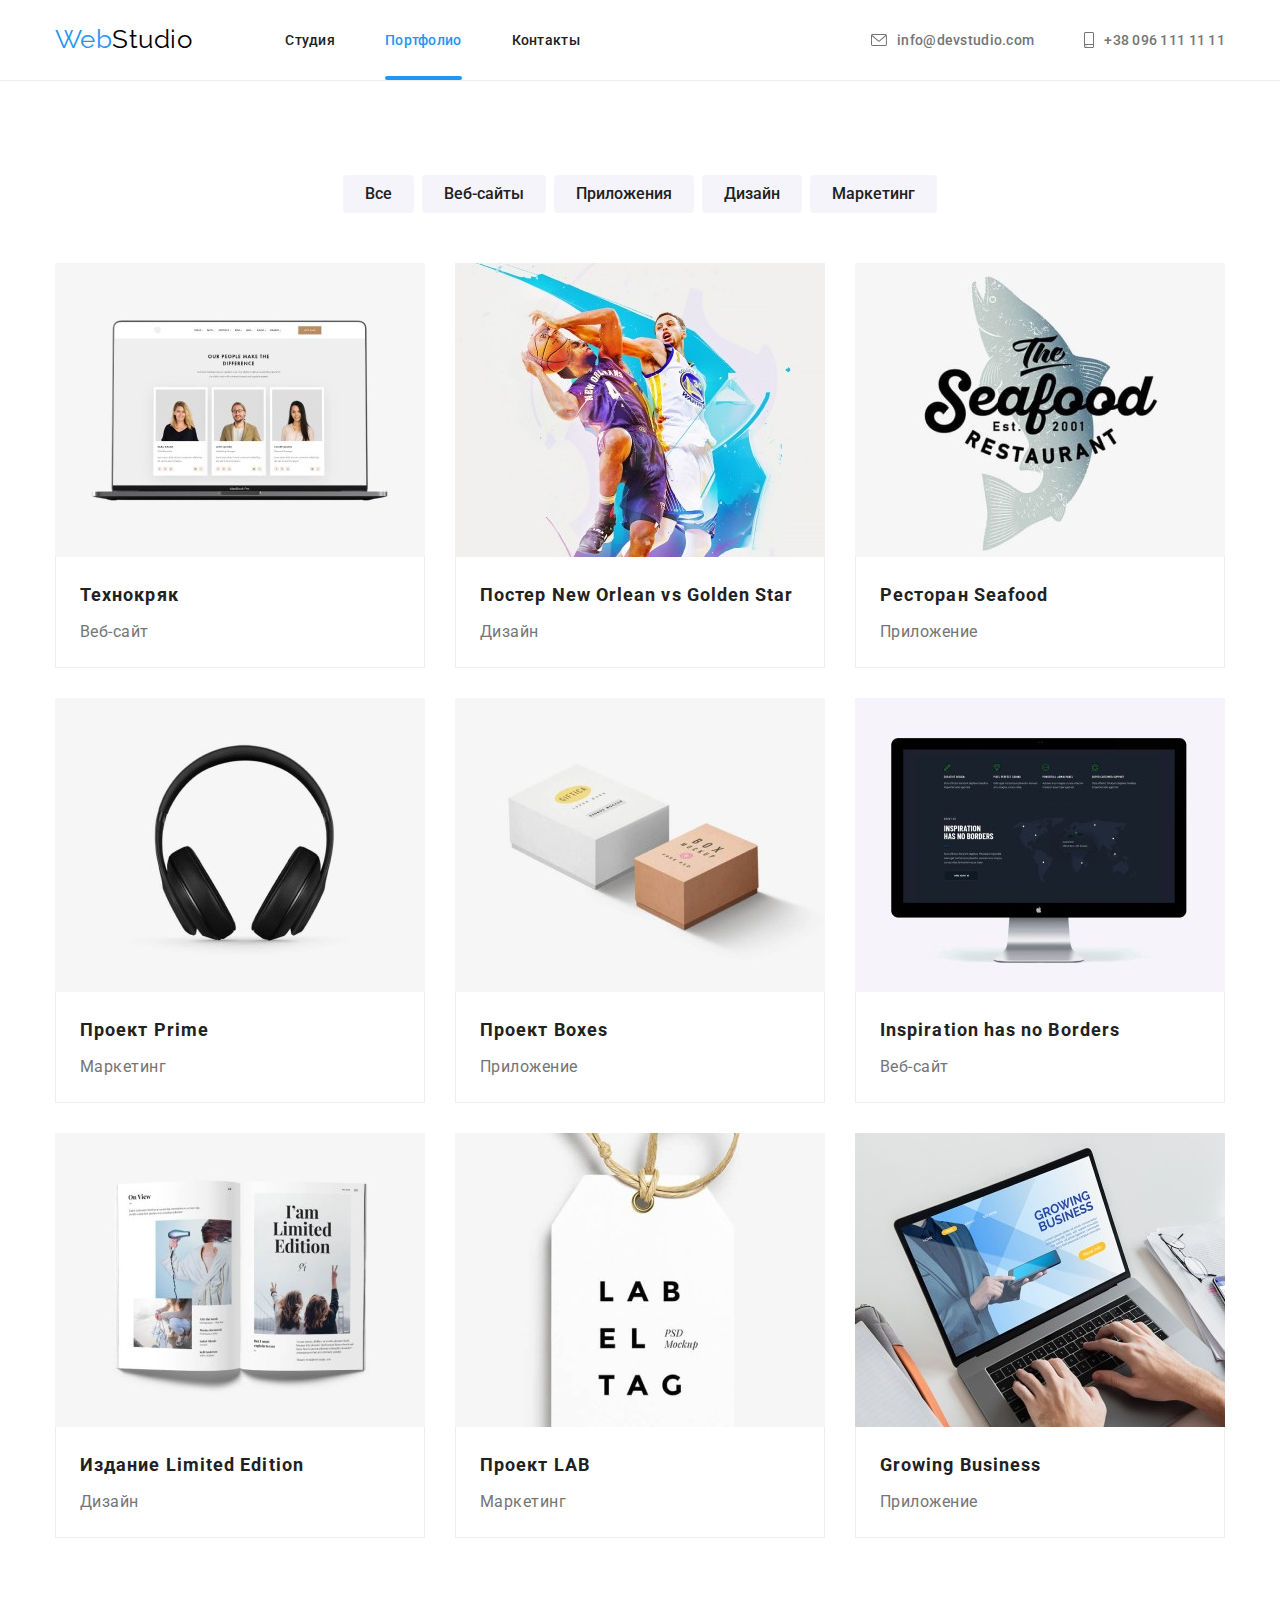
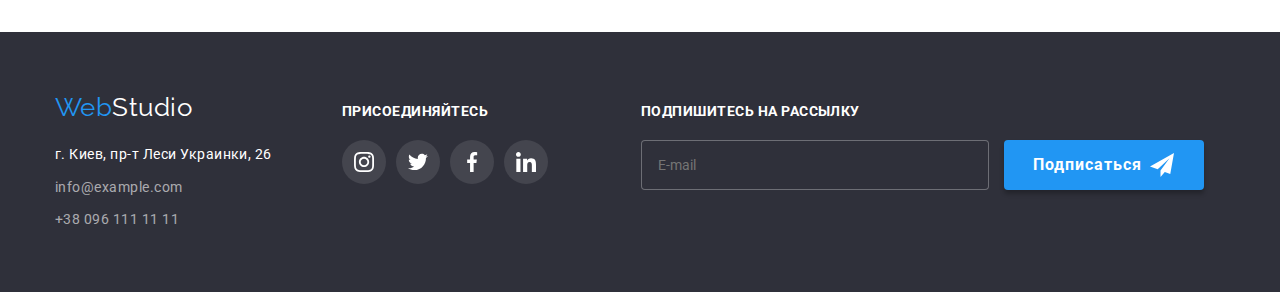
==== portfolio.html @ 56460b6d "header - adaptive" ====
<!DOCTYPE html>
<html lang="ru">
  <head>
    <meta charset="UTF-8" />
    <meta http-equiv="X-UA-Compatible" content="IE=edge" />
    <meta name="viewport" content="width=device-width, initial-scale=1.0" />
    <title>Portfolio</title>
    <link rel="preconnect" href="https://fonts.googleapis.com" />
    <link rel="preconnect" href="https://fonts.gstatic.com" crossorigin />
    <link
      href="https://fonts.googleapis.com/css2?family=Raleway:wght@700&family=Roboto:wght@400;500;700;900&display=swap"
      rel="stylesheet"
    />
    <link
      rel="stylesheet"
      href="https://cdnjs.cloudflare.com/ajax/libs/modern-normalize/1.1.0/modern-normalize.min.css"
    />
    <link rel="stylesheet" href="./css/main.min.css" />
  </head>

  <body>
    <header class="header">
      <div class="container container__header">
        <a class="logo header__logo" href="./index.html" lang="en">
          <span class="logo__text logo__text--blue">Web</span
          ><span class="logo__text logo__text--black">Studio</span>
        </a>
        <nav class="navigation">
          <ul class="site-nav">
            <li class="site-nav__item">
              <a class="site-nav__link" href="./index.html">Студия</a>
            </li>
            <li class="site-nav__item">
              <a
                class="site-nav__link site-nav__link--current"
                href="./portfolio.html"
                >Портфолио</a
              >
            </li>
            <li class="site-nav__item">
              <a
                class="site-nav__link"
                href="https://www.youtube.com/watch?v=dQw4w9WgXcQ"
                >Контакты</a
              >
            </li>
          </ul>
        </nav>
        <ul class="auth-nav">
          <li class="auth-nav__item">
            <a class="auth-nav__link" href="mailto:info@devstudio.com">
              <svg class="auth-nav__icon" width="16" height="12">
                <use href="./img/sprite.svg#icon-mail"></use>
              </svg>
              <p>info@devstudio.com</p>
            </a>
          </li>
          <li class="auth-nav__item">
            <a class="auth-nav__link" href="tel:+380961111111">
              <svg class="auth-nav__icon" width="10" height="16">
                <use href="./img/sprite.svg#icon-smartphone"></use>
              </svg>
              <p>+38 096 111 11 11</p>
            </a>
          </li>
        </ul>
      </div>
    </header>

    <main>
      <section class="section">
        <div class="container">
          <h1 class="section__title visually-hidden">Портфолио</h1>
          <ul class="filter">
            <li class="filter__item">
              <button type="button" class="filter__button">Все</button>
            </li>
            <li class="filter__item">
              <button type="button" class="filter__button">Веб-сайты</button>
            </li>
            <li class="filter__item">
              <button type="button" class="filter__button">Приложения</button>
            </li>
            <li class="filter__item">
              <button type="button" class="filter__button">Дизайн</button>
            </li>
            <li class="filter__item">
              <button type="button" class="filter__button">Маркетинг</button>
            </li>
          </ul>
          <ul class="portfolio">
            <li class="portfolio__item">
              <a href="#" class="portfolio__link">
                <div class="portfolio-card">
                  <img
                    class="portfolio-card__image"
                    src="./img/portfolio-img-1.jpg"
                    alt="Технокряк"
                    width="370"
                  />
                  <p class="portfolio-card__description">
                    Lorem ipsum dolor sit amet consectetur adipisicing elit.
                    Nihil quas atque pariatur minima sapiente cumque sequi
                  </p>
                </div>
                <div class="portfolio-card__box">
                  <h2 class="portfolio-card__title">Технокряк</h2>
                  <p class="portfolio-card__text">Веб-сайт</p>
                </div>
              </a>
            </li>
            <li class="portfolio__item">
              <a href="#" class="portfolio__link">
                <div class="portfolio-card">
                  <img
                    class="portfolio-card__image"
                    src="./img/portfolio-img-2.jpg"
                    alt="Постер New Orlean vs Golden Star"
                    width="370"
                  />
                  <p class="portfolio-card__description">
                    Lorem ipsum dolor sit amet consectetur adipisicing elit.
                    Nihil quas atque pariatur minima sapiente cumque sequi
                  </p>
                </div>
                <div class="portfolio-card__box">
                  <h2 class="portfolio-card__title">
                    Постер <span lang="en">New Orlean vs Golden Star</span>
                  </h2>
                  <p class="portfolio-card__text">Дизайн</p>
                </div>
              </a>
            </li>
            <li class="portfolio__item">
              <a href="#" class="portfolio__link">
                <div class="portfolio-card">
                  <img
                    class="portfolio-card__image"
                    src="./img/portfolio-img-3.jpg"
                    alt="Ресторан Seafood"
                    width="370"
                  />
                  <p class="portfolio-card__description">
                    Lorem ipsum dolor sit amet consectetur adipisicing elit.
                    Nihil quas atque pariatur minima sapiente cumque sequi
                  </p>
                </div>
                <div class="portfolio-card__box">
                  <h2 class="portfolio-card__title">
                    Ресторан <span lang="en">Seafood</span>
                  </h2>
                  <p class="portfolio-card__text">Приложение</p>
                </div>
              </a>
            </li>
            <li class="portfolio__item">
              <a href="#" class="portfolio__link">
                <div class="portfolio-card">
                  <img
                    class="portfolio-card__image"
                    src="./img/portfolio-img-4.jpg"
                    alt="Проект Prime"
                    width="370"
                  />
                  <p class="portfolio-card__description">
                    Lorem ipsum dolor sit amet consectetur adipisicing elit.
                    Nihil quas atque pariatur minima sapiente cumque sequi
                  </p>
                </div>
                <div class="portfolio-card__box">
                  <h2 class="portfolio-card__title">
                    Проект <span lang="en">Prime</span>
                  </h2>
                  <p class="portfolio-card__text">Маркетинг</p>
                </div>
              </a>
            </li>
            <li class="portfolio__item">
              <a href="#" class="portfolio__link">
                <div class="portfolio-card">
                  <img
                    class="portfolio-card__image"
                    src="./img/portfolio-img-5.jpg"
                    alt="Проект Boxes"
                    width="370"
                  />
                  <p class="portfolio-card__description">
                    Lorem ipsum dolor sit amet consectetur adipisicing elit.
                    Nihil quas atque pariatur minima sapiente cumque sequi
                  </p>
                </div>
                <div class="portfolio-card__box">
                  <h2 class="portfolio-card__title">
                    Проект <span lang="en">Boxes</span>
                  </h2>
                  <p class="portfolio-card__text">Приложение</p>
                </div>
              </a>
            </li>
            <li class="portfolio__item">
              <a href="#" class="portfolio__link">
                <div class="portfolio-card">
                  <img
                    class="portfolio-card__image"
                    src="./img/portfolio-img-6.jpg"
                    alt="Inspiration has no Borders"
                    width="370"
                  />
                  <p class="portfolio-card__description">
                    Lorem ipsum dolor sit amet consectetur adipisicing elit.
                    Nihil quas atque pariatur minima sapiente cumque sequi
                  </p>
                </div>
                <div class="portfolio-card__box">
                  <h2 class="portfolio-card__title" lang="en">
                    Inspiration has no Borders
                  </h2>
                  <p class="portfolio-card__text">Веб-сайт</p>
                </div>
              </a>
            </li>
            <li class="portfolio__item">
              <a href="#" class="portfolio__link">
                <div class="portfolio-card">
                  <img
                    class="portfolio-card__image"
                    src="./img/portfolio-img-7.jpg"
                    alt="Издание Limited Edition"
                    width="370"
                  />
                  <p class="portfolio-card__description">
                    Lorem ipsum dolor sit amet consectetur adipisicing elit.
                    Nihil quas atque pariatur minima sapiente cumque sequi
                  </p>
                </div>
                <div class="portfolio-card__box">
                  <h2 class="portfolio-card__title">
                    Издание <span lang="en">Limited Edition</span>
                  </h2>
                  <p class="portfolio-card__text">Дизайн</p>
                </div>
              </a>
            </li>
            <li class="portfolio__item">
              <a href="#" class="portfolio__link">
                <div class="portfolio-card">
                  <img
                    class="portfolio-card__image"
                    src="./img/portfolio-img-8.jpg"
                    alt="Проект LAB"
                    width="370"
                  />
                  <p class="portfolio-card__description">
                    Lorem ipsum dolor sit amet consectetur adipisicing elit.
                    Nihil quas atque pariatur minima sapiente cumque sequi
                  </p>
                </div>
                <div class="portfolio-card__box">
                  <h2 class="portfolio-card__title">
                    Проект <span lang="en">LAB</span>
                  </h2>
                  <p class="portfolio-card__text">Маркетинг</p>
                </div>
              </a>
            </li>
            <li class="portfolio__item">
              <a href="#" class="portfolio__link">
                <div class="portfolio-card">
                  <img
                    class="portfolio-card__image"
                    src="./img/portfolio-img-9.jpg"
                    alt="Growing Business"
                    width="370"
                  />
                  <p class="portfolio-card__description">
                    Lorem ipsum dolor sit amet consectetur adipisicing elit.
                    Nihil quas atque pariatur minima sapiente cumque sequi
                  </p>
                </div>
                <div class="portfolio-card__box">
                  <h2 class="portfolio-card__title" lang="en">
                    Growing Business
                  </h2>
                  <p class="portfolio-card__text">Приложение</p>
                </div>
              </a>
            </li>
          </ul>
        </div>
      </section>
    </main>

    <footer class="footer">
      <div class="container container__footer">
        <div class="footer-address-wrapp">
          <a href="./index.html" lang="en" class="logo footer__logo">
            <span class="logo__text logo__text--blue">Web</span
            ><span class="logo__text logo__text--white">Studio</span>
          </a>
          <address>
            <ul class="address">
              <li class="address__item">
                <a
                  href="https://goo.gl/maps/3iyzEZUhEdgraJMp6"
                  target="_blank"
                  rel="noopener noreferrer"
                  class="address__link address__link--white"
                >
                  г. Киев, пр-т Леси Украинки, 26
                </a>
              </li>
              <li class="address__item">
                <a
                  href="mailto:info@example.com"
                  class="address__link address__link--gray"
                  >info@example.com</a
                >
              </li>
              <li class="address__item">
                <a
                  href="tel:+380961111111"
                  class="address__link address__link--gray"
                  >+38 096 111 11 11</a
                >
              </li>
            </ul>
          </address>
        </div>

        <div class="footer-social-wrapp">
          <h3 class="footer__title">Присоединяйтесь</h3>
          <ul class="social">
            <li class="social__item">
              <a
                href="https://www.instagram.com/"
                class="social__link social__link--dark"
              >
                <svg class="social__icon--white" width="20" height="20">
                  <use href="./img/sprite.svg#icon-instagram"></use>
                </svg>
              </a>
            </li>
            <li class="social__item">
              <a
                href="https://twitter.com/"
                class="social__link social__link--dark"
              >
                <svg class="social__icon--white" width="20" height="20">
                  <use href="./img/sprite.svg#icon-twitter"></use>
                </svg>
              </a>
            </li>
            <li class="social__item">
              <a
                href="https://www.facebook.com/"
                class="social__link social__link--dark"
              >
                <svg class="social__icon--white" width="20" height="20">
                  <use href="./img/sprite.svg#icon-facebook"></use>
                </svg>
              </a>
            </li>
            <li class="social__item">
              <a
                href="https://www.linkedin.com/"
                class="social__link social__link--dark"
              >
                <svg class="social__icon--white" width="20" height="20">
                  <use href="./img/sprite.svg#icon-linkedin"></use>
                </svg>
              </a>
            </li>
          </ul>
        </div>

        <div class="footer-form-wrapp">
          <form class="footer-form" action="#">
            <h3 class="footer__title">Подпишитесь на рассылку</h3>
            <label class="footer-form__field">
              <input
                type="email"
                class="footer-form__input"
                name="user-email"
                placeholder="E-mail"
              />
            </label>
            <button class="button footer-form__button" type="submit">
              Подписаться<svg class="footer-form__icon" width="24" height="24">
                <use href="./img/sprite.svg#footer-form__icon"></use>
              </svg>
            </button>
          </form>
        </div>
      </div>
    </footer>
  </body>
</html>
---- css/main.min.css ----
.visually-hidden{position:absolute;width:1px;height:1px;margin:-1px;border:0;padding:0;white-space:nowrapp;clip-path:inset(100%);clip:rect(0 0 0 0);overflow:hidden}:root{--primary-text-color: #757575;--secondary-text-color: #ffffff;--third-text-color: rgba(256, 256, 256, 0.6);--title-text-color: #212121;--accent-color: #2196f3;--primary-background-color: #ffffff;--secondary-background-color: #2f303a;--third-background-color: #f5f4fa;--icon-color: #afb1b8;--backdrop-bg-color: rgba(0, 0, 0, 0.2)}html{scroll-behavior:smooth}body{background-color:var(--primary-background-color);color:var(--primary-text-color);font-family:Roboto, sans-serif;letter-spacing:0.03em}p,h1,h2,h3,h4,h5{margin:0}ul{list-style:none;margin:0;padding:0}img{display:block;max-width:100%;height:auto}button{cursor:pointer}header{border:solid #eee;border-width:0 0 1px 0}a{text-decoration:none;font-style:normal}footer{background-color:var(--secondary-background-color)}.container{padding-left:15px;padding-right:15px;margin-left:auto;margin-right:auto}@media screen and (min-width: 480px){.container{width:480px}}@media screen and (min-width: 768px){.container{width:768px}}@media screen and (min-width: 1200px){.container{width:1200px}}.section{padding-top:94px;padding-bottom:94px}.section__title{color:var(--title-text-color);font-weight:700;font-size:36px;line-height:1.15;text-align:center;margin-bottom:50px}.logo{font-family:Raleway, sans-serif;font-size:26px;line-height:1.2}.header__logo{margin-right:93px}.logo__text{color:currentColor}.footer__logo{margin-bottom:20px;display:block}.logo__text--blue{color:#2196f3}.logo__text--black{color:#000000}.logo__text--white{color:#ffffff}.button{display:inline-flex;min-width:200px;min-height:50px;border:0px;text-align:center;background-color:var(--accent-color);color:var(--secondary-text-color);font-weight:700;font-size:16px;line-height:1.87;letter-spacing:0.06em;cursor:pointer;border-radius:4px;box-shadow:0 4px 4px 0px rgba(0,0,0,0.25)}.button:active{background-color:#188ce8}.hero__button{padding:10px 32px}.footer-form__button{align-items:center;text-align:left;padding:10px 29px}.modal-form__button{align-self:center;padding:10px 55px}.social{display:flex;justify-content:center}.social__item{width:44px;height:44px;margin-right:10px}.social__item:last-child{margin-right:0}.social__icon{fill:var(--icon-color);transition:fill 250ms cubic-bezier(0.4, 0, 0.2, 1)}.social__link:hover .social__icon,.social__link:focus .social__icon{fill:#ffffff}.social__link{width:100%;height:100%;border-radius:50%;background-color:#ffffff;display:flex;align-items:center;justify-content:center;transition:background-color 250ms cubic-bezier(0.4, 0, 0.2, 1)}.social__link:hover,.social__link:focus{background-color:var(--accent-color)}.footer-social-wrapp{margin-right:93px}.social__link--dark{background-color:rgba(255,255,255,0.1);transition:background-color 250ms cubic-bezier(0.4, 0, 0.2, 1)}.social__link--dark:hover,.social__link--dark:focus{background-color:var(--accent-color)}.social__icon--white{fill:#ffffff}.backdrop{position:fixed;top:0;width:100vw;height:100vh;background-color:var(--backdrop-bg-color);transition:opacity 300ms linear, visibility 300ms linear}.is-hidden{visibility:hidden;opacity:0;pointer-events:none}.modal{position:absolute;top:50%;left:50%;transform:translate(-50%, -50%);width:528px;min-height:581px;background-color:#ffffff;border-radius:5px;padding:40px}.modal__button{border:1px solid rgba(0,0,0,0.1);background-color:#ffffff;width:30px;height:30px;border-radius:50%;position:absolute;top:8px;right:8px;display:flex;align-items:center;justify-content:center;transition:fill 250ms cubic-bezier(0.4, 0, 0.2, 1)}.modal__button:hover,.modal__button:focus{fill:var(--accent-color)}.modal-form{display:flex;flex-direction:column}.modal-form__title{font-size:20px;font-weight:700;line-height:1.17;color:var(--title-text-color);text-align:center;margin-bottom:12px}.modal-form__field{font-size:12px;line-height:1.15;font-weight:400;margin-bottom:10px}.modal-form__field:nth-child(5){margin-bottom:20px}.modal-form__wrappp{position:relative;display:block;margin-top:4px}.modal-form__input{width:100%;height:40px;border-radius:4px;border:1px solid rgba(33,33,33,0.2);padding-left:42px;transition:border-color 250ms cubic-bezier(0.4, 0, 0.2, 1)}.modal-form__input:focus{outline:none;border-color:var(--accent-color)}.modal-form__icon{position:absolute;top:50%;left:12px;transform:translateY(-50%);transition:fill 250ms cubic-bezier(0.4, 0, 0.2, 1)}.modal-form__input:focus+.modal-form__icon{fill:var(--accent-color)}.modal-form__message{display:block;width:100%;height:120px;border-radius:4px;border:1px solid rgba(33,33,33,0.2);margin-top:4px;resize:none;padding:12px 16px;transition:border-color 250ms cubic-bezier(0.4, 0, 0.2, 1)}.modal-form__message::placeholder{color:rgba(117,117,117,0.5)}.modal-form__message:focus{outline:none;border-color:var(--accent-color)}.checkbox__label{display:flex;align-items:center;justify-content:center;font-size:14px;margin-bottom:30px}.checkbox__label::before{display:block;content:'';width:16px;height:15px;border:1px solid #212121;border-radius:4px;cursor:pointer;margin-right:7px}.checkbox:checked+.checkbox__label::before{background-color:var(--accent-color);border-color:var(--accent-color);background-image:url(../img/checkbox-flag.svg);background-repeat:no-repeat;background-position:center}.checkbox:focus+.checkbox__label::before{outline:1px solid var(--accent-color)}.accept-policy{text-decoration:underline;color:var(--accent-color)}.footer-form__field{display:inline-block;margin-right:12px}.footer-form__input{width:348px;height:50px;border-radius:4px;border:1px solid rgba(255,255,255,0.3);background-color:var(--secondary-background-color);padding-left:16px;color:#ffffff;transition:border-color 250ms cubic-bezier(0.4, 0, 0.2, 1)}.footer-form__input:focus{outline:none;border-color:var(--accent-color)}.footer-form__icon{margin-left:8px;fill:#ffffff}.mobile-menu{position:fixed;z-index:100;top:0;left:0;display:flex;flex-direction:column;width:100vw;height:100vh;padding:48px 40px;font-weight:500;opacity:0;visibility:hidden;pointer-events:none;background-color:#ffffff;transition:opacity 250ms cubic-bezier(0.4, 0, 0.2, 1),visibility 250ms cubic-bezier(0.4, 0, 0.2, 1)}.mobile-menu.is-open{opacity:1;visibility:visible;pointer-events:all}.burger-button{padding:0;background-color:transparent;cursor:pointer;border:none;line-height:0;margin-left:auto}.burger-button:active{fill:var(--accent-color)}@media screen and (min-width: 768px){.burger-button{display:none}}.burger-button__icon{width:40px;height:40px}.close-button{position:absolute;top:10px;right:15px;width:40px;height:40px;padding:0;background-color:transparent;cursor:pointer;border:none;line-height:0}.close-button:active{fill:var(--accent-color)}.close-button__icon{width:40px;height:40px}.mobile-site-nav__item:not(:last-child){margin-bottom:32px}.mobile-site-nav__link{font-size:40px;line-height:1.17;color:var(--title-text-color)}.mobile-site-nav__link--current{color:var(--accent-color)}.mobile-auth-nav{margin-top:auto;margin-bottom:64px}.mobile-auth-nav__item:not(:last-child){margin-bottom:32px}.mobile-auth-nav__link{font-size:24px;line-height:1.16;color:var(--primary-text-color)}.mobile-auth-nav__link--blue{font-size:34px;color:var(--accent-color)}@media screen and (max-width: 479px){.mobile-auth-nav__text-tel{font-size:7vw}}@media screen and (max-width: 479px){.mobile-auth-nav__text-mail{font-size:5vw}}.mobile-social{display:flex;flex-wrap:wrap}.mobile-social__item{position:relative}.mobile-social__item:not(:last-child){margin-right:20px}.mobile-social__link{font-size:18px;line-height:1.2;color:var(--accent-color)}.mobile-social__link::after{content:'';position:absolute;height:22px;border:1px solid rgba(33,33,33,0.2);left:-10px;top:0;display:block}.container__header{display:flex;align-items:center;height:80px;padding-top:16px;padding-bottom:16px;background-color:#ffffff}@media screen and (min-width: 768px) and (max-width: 1200px){.container__header{padding-top:26px;padding-bottom:26px;width:100%}}@media screen and (max-width: 767px){.container__header{height:60px;width:100%}}.site-nav{display:flex}@media screen and (max-width: 767px){.site-nav{display:none}}.site-nav__item:not(:last-child){margin-right:50px}.site-nav__link{color:var(--title-text-color);font-weight:500;font-size:14px;line-height:1.15;letter-spacing:0.02em;position:relative;transition:color 250ms cubic-bezier(0.4, 0, 0.2, 1)}.site-nav__link:hover,.site-nav__link:focus{color:var(--accent-color)}.auth-nav{display:flex;margin-left:auto}@media screen and (max-width: 767px){.auth-nav{display:none}}@media screen and (max-width: 1200px){.auth-nav{flex-direction:column}}@media screen and (max-width: 1199px){.auth-nav__item:not(:last-child){margin-bottom:10px}}@media screen and (min-width: 1200px){.auth-nav__item:not(:last-child){margin-right:50px}}.auth-nav__link{display:flex;align-items:center;color:var(--primary-text-color);font-weight:500;font-size:14px;line-height:1.15;letter-spacing:0.02em;transition:color 250ms cubic-bezier(0.4, 0, 0.2, 1)}.auth-nav__link:hover,.auth-nav__link:focus{color:var(--accent-color);fill:var(--accent-color)}.auth-nav__icon{fill:currentColor;margin-right:10px}.site-nav__link--current{color:var(--accent-color)}.site-nav__link--current::after{content:'';width:100%;position:absolute;height:4px;border-radius:2px;background-color:var(--accent-color);bottom:-32px;display:block}.hero{background-color:var(--secondary-background-color);text-align:center;padding-top:200px;padding-bottom:200px;background-image:linear-gradient(rgba(47,48,58,0.4), rgba(47,48,58,0.4)),url(../img/hero-bg.jpg);background-repeat:no-repeat;background-size:cover;background-position:center;max-width:1600px}.hero__title{color:var(--secondary-text-color);font-weight:900;font-size:44px;line-height:1.36;letter-spacing:0.06em;text-transform:uppercase;width:695px;text-align:center;margin-left:auto;margin-right:auto;margin-bottom:30px}.features{display:flex}.features__item:not(:last-child){margin-right:30px}.features-card{display:flex;justify-content:center;align-items:center;background-color:var(--third-background-color);height:120px;width:270px;margin-bottom:30px}.features-card__icon{height:70px;width:70px}.features-card__title{color:var(--title-text-color);font-weight:700;font-size:14px;line-height:1.15;text-transform:uppercase;margin-bottom:10px}.features-card__text{font-size:14px;line-height:1.7;font-weight:400}.about{display:flex;flex-wrap:wrap;margin-left:-30px}.about__item{flex-basis:calc((100% - 3 * 30px) / 3);margin-left:30px;position:relative}.about-card__box{display:flex;align-items:center;justify-content:center;background-color:rgba(47,48,58,0.8);height:70px;width:100%;position:absolute;bottom:0;left:0}.about-card__text{color:var(--secondary-text-color);font-weight:700;font-size:14px;line-height:1.14;text-transform:uppercase;letter-spacing:0.03em}.container__footer{display:flex;align-items:baseline;font-size:14px;line-height:1.7;padding-top:60px;padding-bottom:60px}.footer-address-wrapp{margin-right:70px}.address__item:not(:last-child){margin-bottom:9px}.address__link{color:currentColor;transition:color 250ms cubic-bezier(0.4, 0, 0.2, 1)}.address__link:hover,.address__link:focus{color:var(--accent-color)}.address__link--white{color:var(--secondary-text-color)}.address__link--gray{color:var(--third-text-color)}.footer__title{margin-bottom:20px;font-size:14px;line-height:1.14;text-transform:uppercase;color:var(--secondary-text-color)}.section--gray{background-color:var(--third-background-color)}.team{display:flex;flex-wrap:wrap;margin-left:-30px}.team__item{flex-basis:calc((100% - 4 * 30px) / 4);margin-left:30px;border-radius:0px 0px 4px 4px;background-color:#fff;text-align:center;box-shadow:0 4px 4px 0px rgba(0,0,0,0.25)}.team-card__box{padding-top:30px;padding-bottom:30px}.team-card__title{color:var(--title-text-color);font-weight:500;font-size:16px;line-height:1.18;margin-bottom:10px}.team-card__text{font-size:16px;line-height:1.18;margin-bottom:16px}.customers{display:flex;margin-left:-30px;justify-content:center}.customers__item{flex-basis:calc((100% - 6 * 30px) / 6);margin-left:30px}.customers-card{height:92px;width:170px;text-align:center;background-color:#fff}.customers-card__link{width:100%;height:100%;border:solid 1px;border-color:var(--icon-color);border-radius:4px 4px 4px 4px;background-color:#ffffff;display:flex;align-items:center;justify-content:center;transition:border-color 250ms cubic-bezier(0.4, 0, 0.2, 1)}.customers-card__link:hover,.customers-card__link:focus{border-color:var(--accent-color)}.customers-card__icon{fill:var(--icon-color);width:106px;height:60px;transition:fill 250ms cubic-bezier(0.4, 0, 0.2, 1)}.customers-card__link:hover .customers-card__icon,.customers-card__link:focus .customers-card__icon{fill:var(--accent-color)}.filter{display:flex;justify-content:center;margin-bottom:50px}.filter__item:not(:last-child){margin-right:8px}.filter__button{display:inline-block;background-color:var(--third-background-color);color:var(--title-text-color);cursor:pointer;padding:6px 22px;border-radius:4px;border:0 transparent;line-height:1.62;font-weight:500;transition:color 250ms cubic-bezier(0.4, 0, 0.2, 1),background-color 250ms cubic-bezier(0.4, 0, 0.2, 1),box-shadow 250ms cubic-bezier(0.4, 0, 0.2, 1)}.filter__button:hover,.filter__button:focus{color:var(--secondary-text-color);background-color:var(--accent-color);box-shadow:0 4px 4px 0px rgba(0,0,0,0.25)}.filter__button:active{background-color:#188ce8}.portfolio{display:flex;flex-wrap:wrap;margin-right:-30px;margin-bottom:-30px}.portfolio__item{flex-basis:calc((100% - 3 * 30px) / 3);margin-right:30px;margin-bottom:30px}.portfolio__link{display:block;transition:box-shadow 250ms cubic-bezier(0.4, 0, 0.2, 1)}.portfolio__link:hover,.portfolio__link:focus{box-shadow:0 4px 4px 0px rgba(0,0,0,0.25)}.portfolio-card{position:relative;overflow:hidden}.portfolio-card__description{position:absolute;top:0;left:0;color:#ffffff;background-color:rgba(33,150,243,0.9);font-size:18px;line-height:1.55;letter-spacing:0.03em;padding:63px 24px;height:100%;transform:translateY(101%);transition:transform 250ms cubic-bezier(0.4, 0, 0.2, 1)}.portfolio__link:hover .portfolio-card__description,.portfolio__link:focus .portfolio-card__description{transform:translateY(0)}.portfolio-card__box{padding:20px 24px;border:solid #eee;border-width:0 1px 1px 1px}.portfolio-card__title{color:var(--title-text-color);font-weight:700;font-size:18px;line-height:2;letter-spacing:0.06em;margin-bottom:4px}.portfolio-card__text{color:var(--primary-text-color);font-size:16px;line-height:1.87}
/*# sourceMappingURL=main.min.css.map */
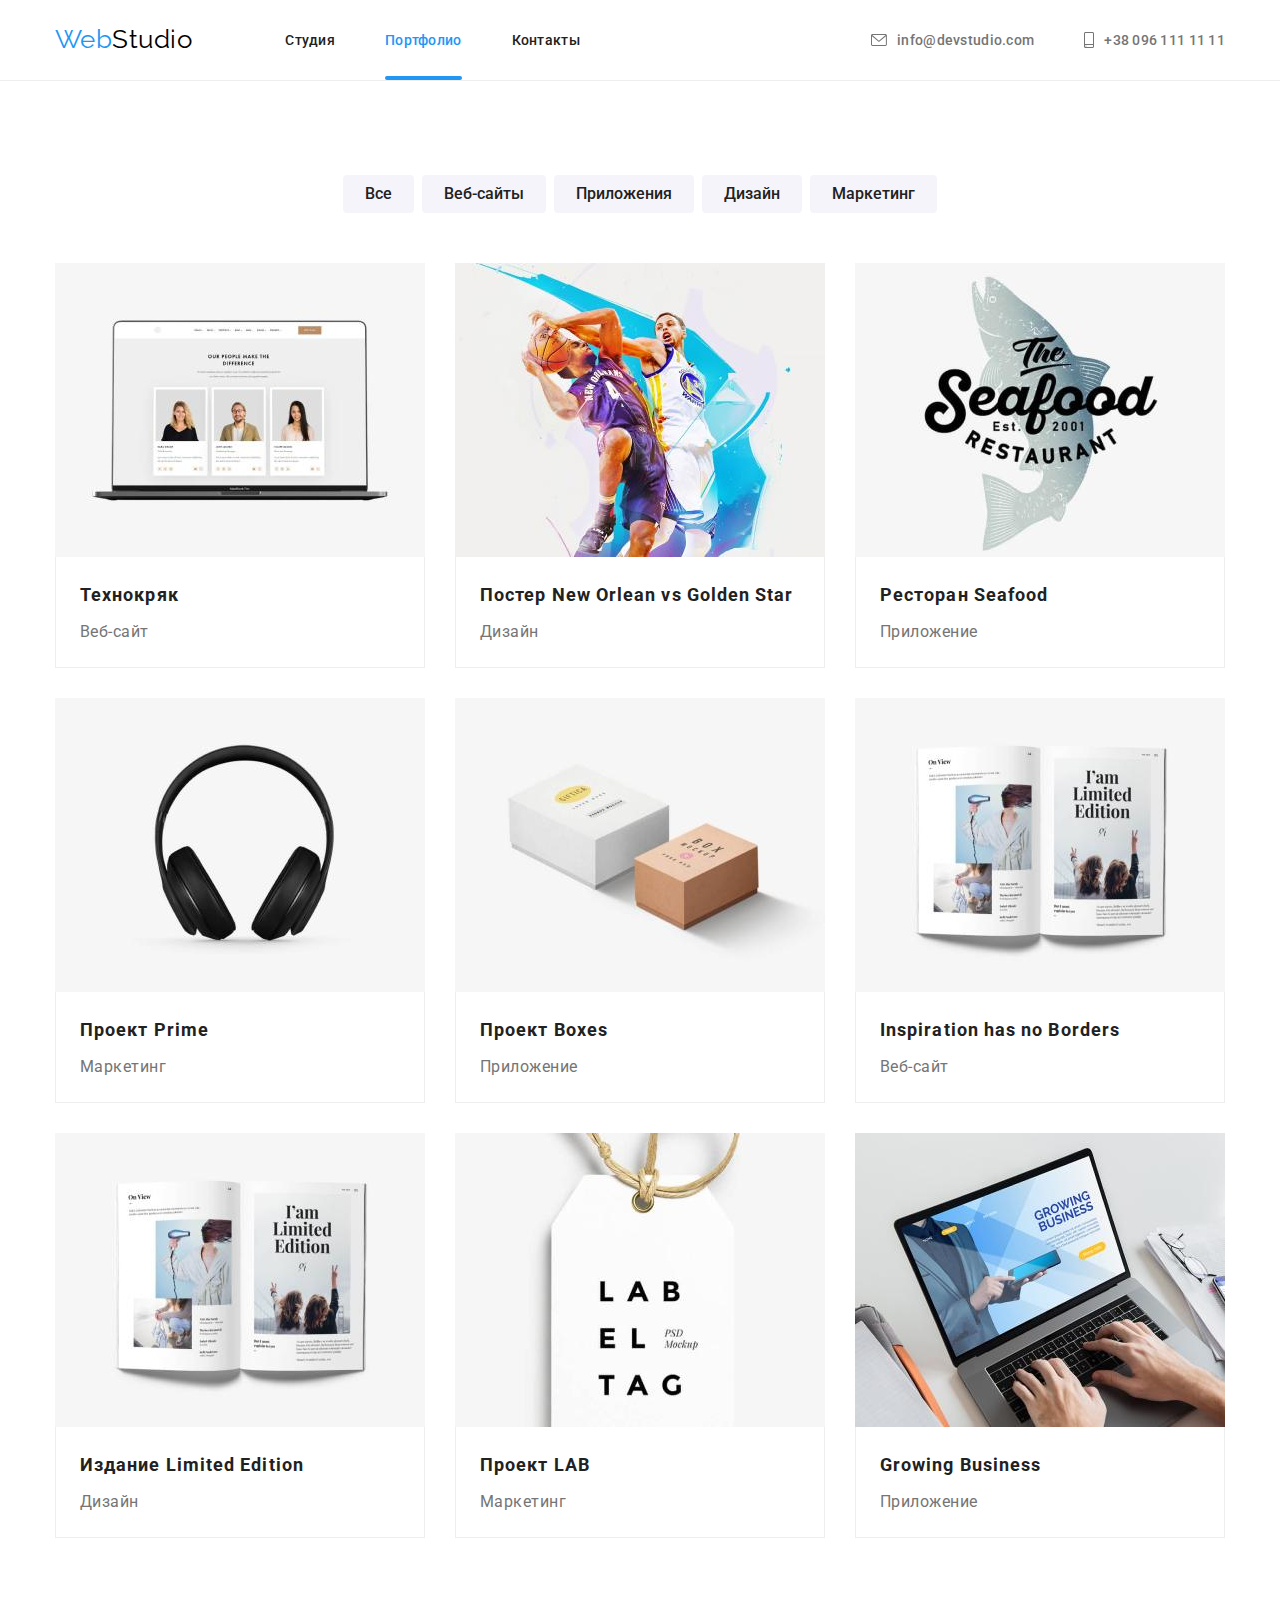
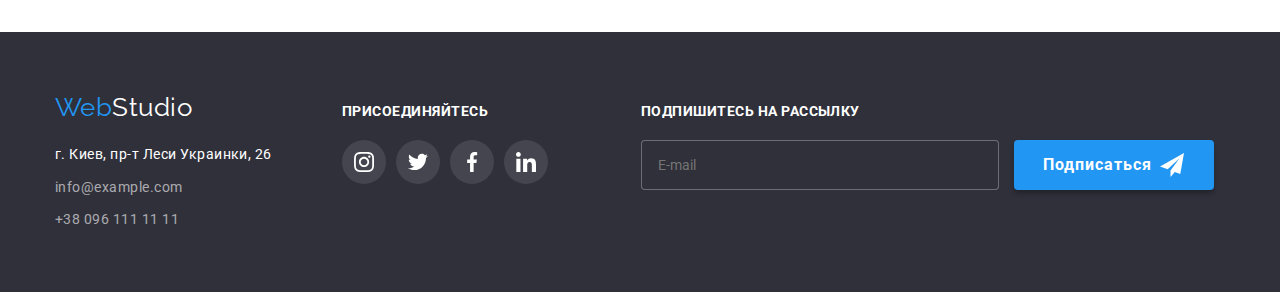
==== commit 53f5d311: "edits" ====
--- a/portfolio.html
+++ b/portfolio.html
@@ -25,6 +25,7 @@
           <span class="logo__text logo__text--blue">Web</span
           ><span class="logo__text logo__text--black">Studio</span>
         </a>
+
         <nav class="navigation">
           <ul class="site-nav">
             <li class="site-nav__item">
@@ -41,11 +42,13 @@
               <a
                 class="site-nav__link"
                 href="https://www.youtube.com/watch?v=dQw4w9WgXcQ"
-                >Контакты</a
-              >
+              >
+                Контакты
+              </a>
             </li>
           </ul>
         </nav>
+
         <ul class="auth-nav">
           <li class="auth-nav__item">
             <a class="auth-nav__link" href="mailto:info@devstudio.com">
@@ -64,6 +67,80 @@
             </a>
           </li>
         </ul>
+
+        <button class="burger-button" data-menu-open>
+          <svg class="burger-button__icon">
+            <use href="./img/sprite.svg#icon-burger"></use>
+          </svg>
+        </button>
+
+        <div class="mobile-menu" data-menu>
+          <button class="close-button" data-menu-close>
+            <svg class="close-button__icon">
+              <use href="./img/sprite.svg#icon-close"></use>
+            </svg>
+          </button>
+
+          <ul class="mobile-site-nav">
+            <li class="mobile-site-nav__item">
+              <a class="mobile-site-nav__link" href="./index.html">Студия</a>
+            </li>
+            <li class="mobile-site-nav__item">
+              <a
+                class="mobile-site-nav__link mobile-site-nav__link--current"
+                href="./portfolio.html"
+                >Портфолио</a
+              >
+            </li>
+            <li class="mobile-site-nav__item">
+              <a
+                class="mobile-site-nav__link"
+                href="https://www.youtube.com/watch?v=dQw4w9WgXcQ"
+              >
+                Контакты
+              </a>
+            </li>
+          </ul>
+
+          <ul class="mobile-auth-nav">
+            <li class="mobile-auth-nav__item">
+              <a
+                class="mobile-auth-nav__link mobile-auth-nav__link--blue"
+                href="tel:+380961111111"
+              >
+                <p class="mobile-auth-nav__text-tel">+38 096 111 11 11</p>
+              </a>
+            </li>
+            <li class="mobile-auth-nav__item">
+              <a class="mobile-auth-nav__link" href="mailto:info@devstudio.com">
+                <p class="mobile-auth-nav__text-mail">info@devstudio.com</p>
+              </a>
+            </li>
+          </ul>
+
+          <ul class="mobile-social">
+            <li class="mobile-social__item">
+              <a href="https://www.instagram.com/" class="mobile-social__link">
+                <p>Instagram</p>
+              </a>
+            </li>
+            <li class="mobile-social__item">
+              <a href="https://twitter.com/" class="mobile-social__link">
+                <p>Twitter</p>
+              </a>
+            </li>
+            <li class="mobile-social__item">
+              <a href="https://www.facebook.com/" class="mobile-social__link">
+                <p>Facebook</p>
+              </a>
+            </li>
+            <li class="mobile-social__item">
+              <a href="https://www.linkedin.com/" class="mobile-social__link">
+                <p>Linkedin</p>
+              </a>
+            </li>
+          </ul>
+        </div>
       </div>
     </header>
 
@@ -92,12 +169,34 @@
             <li class="portfolio__item">
               <a href="#" class="portfolio__link">
                 <div class="portfolio-card">
-                  <img
-                    class="portfolio-card__image"
-                    src="./img/portfolio-img-1.jpg"
-                    alt="Технокряк"
-                    width="370"
-                  />
+                  <picture>
+                    <source
+                      media="(min-width: 1200px)"
+                      srcset="
+                        ./img/portfolio/d-portfolio-1.jpeg    1x,
+                        ./img/portfolio/d-portfolio-1@2x.jpeg 2x
+                      "
+                    />
+                    <source
+                      media="(min-width: 768px)"
+                      srcset="
+                        ./img/portfolio/t-portfolio-1.jpeg    1x,
+                        ./img/portfolio/t-portfolio-1@2x.jpeg 2x
+                      "
+                    />
+                    <source
+                      media="(max-width: 767px)"
+                      srcset="
+                        ./img/portfolio/m-portfolio-1.jpeg    1x,
+                        ./img/portfolio/m-portfolio-1@2x.jpeg 2x
+                      "
+                    />
+                    <img
+                      class="portfolio-card__image"
+                      src="#"
+                      alt="Технокряк"
+                    />
+                  </picture>
                   <p class="portfolio-card__description">
                     Lorem ipsum dolor sit amet consectetur adipisicing elit.
                     Nihil quas atque pariatur minima sapiente cumque sequi
@@ -112,12 +211,34 @@
             <li class="portfolio__item">
               <a href="#" class="portfolio__link">
                 <div class="portfolio-card">
-                  <img
-                    class="portfolio-card__image"
-                    src="./img/portfolio-img-2.jpg"
-                    alt="Постер New Orlean vs Golden Star"
-                    width="370"
-                  />
+                  <picture>
+                    <source
+                      media="(min-width: 1200px)"
+                      srcset="
+                        ./img/portfolio/d-portfolio-2.jpeg    1x,
+                        ./img/portfolio/d-portfolio-2@2x.jpeg 2x
+                      "
+                    />
+                    <source
+                      media="(min-width: 768px)"
+                      srcset="
+                        ./img/portfolio/t-portfolio-2.jpeg    1x,
+                        ./img/portfolio/t-portfolio-2@2x.jpeg 2x
+                      "
+                    />
+                    <source
+                      media="(max-width: 767px)"
+                      srcset="
+                        ./img/portfolio/m-portfolio-2.jpeg    1x,
+                        ./img/portfolio/m-portfolio-2@2x.jpeg 2x
+                      "
+                    />
+                    <img
+                      class="portfolio-card__image"
+                      src="#"
+                      alt="New Orlean vs Golden Star"
+                    />
+                  </picture>
                   <p class="portfolio-card__description">
                     Lorem ipsum dolor sit amet consectetur adipisicing elit.
                     Nihil quas atque pariatur minima sapiente cumque sequi
@@ -134,12 +255,30 @@
             <li class="portfolio__item">
               <a href="#" class="portfolio__link">
                 <div class="portfolio-card">
-                  <img
-                    class="portfolio-card__image"
-                    src="./img/portfolio-img-3.jpg"
-                    alt="Ресторан Seafood"
-                    width="370"
-                  />
+                  <picture>
+                    <source
+                      media="(min-width: 1200px)"
+                      srcset="
+                        ./img/portfolio/d-portfolio-3.jpeg    1x,
+                        ./img/portfolio/d-portfolio-3@2x.jpeg 2x
+                      "
+                    />
+                    <source
+                      media="(min-width: 768px)"
+                      srcset="
+                        ./img/portfolio/t-portfolio-3.jpeg    1x,
+                        ./img/portfolio/t-portfolio-3@2x.jpeg 2x
+                      "
+                    />
+                    <source
+                      media="(max-width: 767px)"
+                      srcset="
+                        ./img/portfolio/m-portfolio-3.jpeg    1x,
+                        ./img/portfolio/m-portfolio-3@2x.jpeg 2x
+                      "
+                    />
+                    <img class="portfolio-card__image" src="#" alt="Seafood" />
+                  </picture>
                   <p class="portfolio-card__description">
                     Lorem ipsum dolor sit amet consectetur adipisicing elit.
                     Nihil quas atque pariatur minima sapiente cumque sequi
@@ -156,12 +295,30 @@
             <li class="portfolio__item">
               <a href="#" class="portfolio__link">
                 <div class="portfolio-card">
-                  <img
-                    class="portfolio-card__image"
-                    src="./img/portfolio-img-4.jpg"
-                    alt="Проект Prime"
-                    width="370"
-                  />
+                  <picture>
+                    <source
+                      media="(min-width: 1200px)"
+                      srcset="
+                        ./img/portfolio/d-portfolio-4.jpeg    1x,
+                        ./img/portfolio/d-portfolio-4@2x.jpeg 2x
+                      "
+                    />
+                    <source
+                      media="(min-width: 768px)"
+                      srcset="
+                        ./img/portfolio/t-portfolio-4.jpeg    1x,
+                        ./img/portfolio/t-portfolio-4@2x.jpeg 2x
+                      "
+                    />
+                    <source
+                      media="(max-width: 767px)"
+                      srcset="
+                        ./img/portfolio/m-portfolio-4.jpeg    1x,
+                        ./img/portfolio/m-portfolio-4@2x.jpeg 2x
+                      "
+                    />
+                    <img class="portfolio-card__image" src="#" alt="Prime" />
+                  </picture>
                   <p class="portfolio-card__description">
                     Lorem ipsum dolor sit amet consectetur adipisicing elit.
                     Nihil quas atque pariatur minima sapiente cumque sequi
@@ -178,12 +335,34 @@
             <li class="portfolio__item">
               <a href="#" class="portfolio__link">
                 <div class="portfolio-card">
-                  <img
-                    class="portfolio-card__image"
-                    src="./img/portfolio-img-5.jpg"
-                    alt="Проект Boxes"
-                    width="370"
-                  />
+                  <picture>
+                    <source
+                      media="(min-width: 1200px)"
+                      srcset="
+                        ./img/portfolio/d-portfolio-5.jpeg    1x,
+                        ./img/portfolio/d-portfolio-5@2x.jpeg 2x
+                      "
+                    />
+                    <source
+                      media="(min-width: 768px)"
+                      srcset="
+                        ./img/portfolio/t-portfolio-5.jpeg    1x,
+                        ./img/portfolio/t-portfolio-5@2x.jpeg 2x
+                      "
+                    />
+                    <source
+                      media="(max-width: 767px)"
+                      srcset="
+                        ./img/portfolio/m-portfolio-5.jpeg    1x,
+                        ./img/portfolio/m-portfolio-5@2x.jpeg 2x
+                      "
+                    />
+                    <img
+                      class="portfolio-card__image"
+                      src="#"
+                      alt="Проект Boxes"
+                    />
+                  </picture>
                   <p class="portfolio-card__description">
                     Lorem ipsum dolor sit amet consectetur adipisicing elit.
                     Nihil quas atque pariatur minima sapiente cumque sequi
@@ -200,12 +379,34 @@
             <li class="portfolio__item">
               <a href="#" class="portfolio__link">
                 <div class="portfolio-card">
-                  <img
-                    class="portfolio-card__image"
-                    src="./img/portfolio-img-6.jpg"
-                    alt="Inspiration has no Borders"
-                    width="370"
-                  />
+                  <picture>
+                    <source
+                      media="(min-width: 1200px)"
+                      srcset="
+                        ./img/portfolio/d-portfolio-7.jpeg    1x,
+                        ./img/portfolio/d-portfolio-7@2x.jpeg 2x
+                      "
+                    />
+                    <source
+                      media="(min-width: 768px)"
+                      srcset="
+                        ./img/portfolio/t-portfolio-7.jpeg    1x,
+                        ./img/portfolio/t-portfolio-7@2x.jpeg 2x
+                      "
+                    />
+                    <source
+                      media="(max-width: 767px)"
+                      srcset="
+                        ./img/portfolio/m-portfolio-7.jpeg    1x,
+                        ./img/portfolio/m-portfolio-7@2x.jpeg 2x
+                      "
+                    />
+                    <img
+                      class="portfolio-card__image"
+                      src="#"
+                      alt="Inspiration has no Borders"
+                    />
+                  </picture>
                   <p class="portfolio-card__description">
                     Lorem ipsum dolor sit amet consectetur adipisicing elit.
                     Nihil quas atque pariatur minima sapiente cumque sequi
@@ -222,12 +423,34 @@
             <li class="portfolio__item">
               <a href="#" class="portfolio__link">
                 <div class="portfolio-card">
-                  <img
-                    class="portfolio-card__image"
-                    src="./img/portfolio-img-7.jpg"
-                    alt="Издание Limited Edition"
-                    width="370"
-                  />
+                  <picture>
+                    <source
+                      media="(min-width: 1200px)"
+                      srcset="
+                        ./img/portfolio/d-portfolio-7.jpeg    1x,
+                        ./img/portfolio/d-portfolio-7@2x.jpeg 2x
+                      "
+                    />
+                    <source
+                      media="(min-width: 768px)"
+                      srcset="
+                        ./img/portfolio/t-portfolio-7.jpeg    1x,
+                        ./img/portfolio/t-portfolio-7@2x.jpeg 2x
+                      "
+                    />
+                    <source
+                      media="(max-width: 767px)"
+                      srcset="
+                        ./img/portfolio/m-portfolio-7.jpeg    1x,
+                        ./img/portfolio/m-portfolio-7@2x.jpeg 2x
+                      "
+                    />
+                    <img
+                      class="portfolio-card__image"
+                      src="#"
+                      alt="Издание Limited Edition"
+                    />
+                  </picture>
                   <p class="portfolio-card__description">
                     Lorem ipsum dolor sit amet consectetur adipisicing elit.
                     Nihil quas atque pariatur minima sapiente cumque sequi
@@ -244,12 +467,34 @@
             <li class="portfolio__item">
               <a href="#" class="portfolio__link">
                 <div class="portfolio-card">
-                  <img
-                    class="portfolio-card__image"
-                    src="./img/portfolio-img-8.jpg"
-                    alt="Проект LAB"
-                    width="370"
-                  />
+                  <picture>
+                    <source
+                      media="(min-width: 1200px)"
+                      srcset="
+                        ./img/portfolio/d-portfolio-8.jpeg    1x,
+                        ./img/portfolio/d-portfolio-8@2x.jpeg 2x
+                      "
+                    />
+                    <source
+                      media="(min-width: 768px)"
+                      srcset="
+                        ./img/portfolio/t-portfolio-8.jpeg    1x,
+                        ./img/portfolio/t-portfolio-8@2x.jpeg 2x
+                      "
+                    />
+                    <source
+                      media="(max-width: 767px)"
+                      srcset="
+                        ./img/portfolio/m-portfolio-8.jpeg    1x,
+                        ./img/portfolio/m-portfolio-8@2x.jpeg 2x
+                      "
+                    />
+                    <img
+                      class="portfolio-card__image"
+                      src="#"
+                      alt="Проект LAB"
+                    />
+                  </picture>
                   <p class="portfolio-card__description">
                     Lorem ipsum dolor sit amet consectetur adipisicing elit.
                     Nihil quas atque pariatur minima sapiente cumque sequi
@@ -266,12 +511,34 @@
             <li class="portfolio__item">
               <a href="#" class="portfolio__link">
                 <div class="portfolio-card">
-                  <img
-                    class="portfolio-card__image"
-                    src="./img/portfolio-img-9.jpg"
-                    alt="Growing Business"
-                    width="370"
-                  />
+                  <picture>
+                    <source
+                      media="(min-width: 1200px)"
+                      srcset="
+                        ./img/portfolio/d-portfolio-9.jpeg    1x,
+                        ./img/portfolio/d-portfolio-9@2x.jpeg 2x
+                      "
+                    />
+                    <source
+                      media="(min-width: 768px)"
+                      srcset="
+                        ./img/portfolio/t-portfolio-9.jpeg    1x,
+                        ./img/portfolio/t-portfolio-9@2x.jpeg 2x
+                      "
+                    />
+                    <source
+                      media="(max-width: 767px)"
+                      srcset="
+                        ./img/portfolio/m-portfolio-9.jpeg    1x,
+                        ./img/portfolio/m-portfolio-9@2x.jpeg 2x
+                      "
+                    />
+                    <img
+                      class="portfolio-card__image"
+                      src="#"
+                      alt="Growing Business"
+                    />
+                  </picture>
                   <p class="portfolio-card__description">
                     Lorem ipsum dolor sit amet consectetur adipisicing elit.
                     Nihil quas atque pariatur minima sapiente cumque sequi
@@ -393,5 +660,6 @@
         </div>
       </div>
     </footer>
+    <script src="./js/mobile-menu.js"></script>
   </body>
 </html>
--- a/css/main.min.css
+++ b/css/main.min.css
@@ -1,2 +1,2 @@
-.visually-hidden{position:absolute;width:1px;height:1px;margin:-1px;border:0;padding:0;white-space:nowrapp;clip-path:inset(100%);clip:rect(0 0 0 0);overflow:hidden}:root{--primary-text-color: #757575;--secondary-text-color: #ffffff;--third-text-color: rgba(256, 256, 256, 0.6);--title-text-color: #212121;--accent-color: #2196f3;--primary-background-color: #ffffff;--secondary-background-color: #2f303a;--third-background-color: #f5f4fa;--icon-color: #afb1b8;--backdrop-bg-color: rgba(0, 0, 0, 0.2)}html{scroll-behavior:smooth}body{background-color:var(--primary-background-color);color:var(--primary-text-color);font-family:Roboto, sans-serif;letter-spacing:0.03em}p,h1,h2,h3,h4,h5{margin:0}ul{list-style:none;margin:0;padding:0}img{display:block;max-width:100%;height:auto}button{cursor:pointer}header{border:solid #eee;border-width:0 0 1px 0}a{text-decoration:none;font-style:normal}footer{background-color:var(--secondary-background-color)}.container{padding-left:15px;padding-right:15px;margin-left:auto;margin-right:auto}@media screen and (min-width: 480px){.container{width:480px}}@media screen and (min-width: 768px){.container{width:768px}}@media screen and (min-width: 1200px){.container{width:1200px}}.section{padding-top:94px;padding-bottom:94px}.section__title{color:var(--title-text-color);font-weight:700;font-size:36px;line-height:1.15;text-align:center;margin-bottom:50px}.logo{font-family:Raleway, sans-serif;font-size:26px;line-height:1.2}.header__logo{margin-right:93px}.logo__text{color:currentColor}.footer__logo{margin-bottom:20px;display:block}.logo__text--blue{color:#2196f3}.logo__text--black{color:#000000}.logo__text--white{color:#ffffff}.button{display:inline-flex;min-width:200px;min-height:50px;border:0px;text-align:center;background-color:var(--accent-color);color:var(--secondary-text-color);font-weight:700;font-size:16px;line-height:1.87;letter-spacing:0.06em;cursor:pointer;border-radius:4px;box-shadow:0 4px 4px 0px rgba(0,0,0,0.25)}.button:active{background-color:#188ce8}.hero__button{padding:10px 32px}.footer-form__button{align-items:center;text-align:left;padding:10px 29px}.modal-form__button{align-self:center;padding:10px 55px}.social{display:flex;justify-content:center}.social__item{width:44px;height:44px;margin-right:10px}.social__item:last-child{margin-right:0}.social__icon{fill:var(--icon-color);transition:fill 250ms cubic-bezier(0.4, 0, 0.2, 1)}.social__link:hover .social__icon,.social__link:focus .social__icon{fill:#ffffff}.social__link{width:100%;height:100%;border-radius:50%;background-color:#ffffff;display:flex;align-items:center;justify-content:center;transition:background-color 250ms cubic-bezier(0.4, 0, 0.2, 1)}.social__link:hover,.social__link:focus{background-color:var(--accent-color)}.footer-social-wrapp{margin-right:93px}.social__link--dark{background-color:rgba(255,255,255,0.1);transition:background-color 250ms cubic-bezier(0.4, 0, 0.2, 1)}.social__link--dark:hover,.social__link--dark:focus{background-color:var(--accent-color)}.social__icon--white{fill:#ffffff}.backdrop{position:fixed;top:0;width:100vw;height:100vh;background-color:var(--backdrop-bg-color);transition:opacity 300ms linear, visibility 300ms linear}.is-hidden{visibility:hidden;opacity:0;pointer-events:none}.modal{position:absolute;top:50%;left:50%;transform:translate(-50%, -50%);width:528px;min-height:581px;background-color:#ffffff;border-radius:5px;padding:40px}.modal__button{border:1px solid rgba(0,0,0,0.1);background-color:#ffffff;width:30px;height:30px;border-radius:50%;position:absolute;top:8px;right:8px;display:flex;align-items:center;justify-content:center;transition:fill 250ms cubic-bezier(0.4, 0, 0.2, 1)}.modal__button:hover,.modal__button:focus{fill:var(--accent-color)}.modal-form{display:flex;flex-direction:column}.modal-form__title{font-size:20px;font-weight:700;line-height:1.17;color:var(--title-text-color);text-align:center;margin-bottom:12px}.modal-form__field{font-size:12px;line-height:1.15;font-weight:400;margin-bottom:10px}.modal-form__field:nth-child(5){margin-bottom:20px}.modal-form__wrappp{position:relative;display:block;margin-top:4px}.modal-form__input{width:100%;height:40px;border-radius:4px;border:1px solid rgba(33,33,33,0.2);padding-left:42px;transition:border-color 250ms cubic-bezier(0.4, 0, 0.2, 1)}.modal-form__input:focus{outline:none;border-color:var(--accent-color)}.modal-form__icon{position:absolute;top:50%;left:12px;transform:translateY(-50%);transition:fill 250ms cubic-bezier(0.4, 0, 0.2, 1)}.modal-form__input:focus+.modal-form__icon{fill:var(--accent-color)}.modal-form__message{display:block;width:100%;height:120px;border-radius:4px;border:1px solid rgba(33,33,33,0.2);margin-top:4px;resize:none;padding:12px 16px;transition:border-color 250ms cubic-bezier(0.4, 0, 0.2, 1)}.modal-form__message::placeholder{color:rgba(117,117,117,0.5)}.modal-form__message:focus{outline:none;border-color:var(--accent-color)}.checkbox__label{display:flex;align-items:center;justify-content:center;font-size:14px;margin-bottom:30px}.checkbox__label::before{display:block;content:'';width:16px;height:15px;border:1px solid #212121;border-radius:4px;cursor:pointer;margin-right:7px}.checkbox:checked+.checkbox__label::before{background-color:var(--accent-color);border-color:var(--accent-color);background-image:url(../img/checkbox-flag.svg);background-repeat:no-repeat;background-position:center}.checkbox:focus+.checkbox__label::before{outline:1px solid var(--accent-color)}.accept-policy{text-decoration:underline;color:var(--accent-color)}.footer-form__field{display:inline-block;margin-right:12px}.footer-form__input{width:348px;height:50px;border-radius:4px;border:1px solid rgba(255,255,255,0.3);background-color:var(--secondary-background-color);padding-left:16px;color:#ffffff;transition:border-color 250ms cubic-bezier(0.4, 0, 0.2, 1)}.footer-form__input:focus{outline:none;border-color:var(--accent-color)}.footer-form__icon{margin-left:8px;fill:#ffffff}.mobile-menu{position:fixed;z-index:100;top:0;left:0;display:flex;flex-direction:column;width:100vw;height:100vh;padding:48px 40px;font-weight:500;opacity:0;visibility:hidden;pointer-events:none;background-color:#ffffff;transition:opacity 250ms cubic-bezier(0.4, 0, 0.2, 1),visibility 250ms cubic-bezier(0.4, 0, 0.2, 1)}.mobile-menu.is-open{opacity:1;visibility:visible;pointer-events:all}.burger-button{padding:0;background-color:transparent;cursor:pointer;border:none;line-height:0;margin-left:auto}.burger-button:active{fill:var(--accent-color)}@media screen and (min-width: 768px){.burger-button{display:none}}.burger-button__icon{width:40px;height:40px}.close-button{position:absolute;top:10px;right:15px;width:40px;height:40px;padding:0;background-color:transparent;cursor:pointer;border:none;line-height:0}.close-button:active{fill:var(--accent-color)}.close-button__icon{width:40px;height:40px}.mobile-site-nav__item:not(:last-child){margin-bottom:32px}.mobile-site-nav__link{font-size:40px;line-height:1.17;color:var(--title-text-color)}.mobile-site-nav__link--current{color:var(--accent-color)}.mobile-auth-nav{margin-top:auto;margin-bottom:64px}.mobile-auth-nav__item:not(:last-child){margin-bottom:32px}.mobile-auth-nav__link{font-size:24px;line-height:1.16;color:var(--primary-text-color)}.mobile-auth-nav__link--blue{font-size:34px;color:var(--accent-color)}@media screen and (max-width: 479px){.mobile-auth-nav__text-tel{font-size:7vw}}@media screen and (max-width: 479px){.mobile-auth-nav__text-mail{font-size:5vw}}.mobile-social{display:flex;flex-wrap:wrap}.mobile-social__item{position:relative}.mobile-social__item:not(:last-child){margin-right:20px}.mobile-social__link{font-size:18px;line-height:1.2;color:var(--accent-color)}.mobile-social__link::after{content:'';position:absolute;height:22px;border:1px solid rgba(33,33,33,0.2);left:-10px;top:0;display:block}.container__header{display:flex;align-items:center;height:80px;padding-top:16px;padding-bottom:16px;background-color:#ffffff}@media screen and (min-width: 768px) and (max-width: 1200px){.container__header{padding-top:26px;padding-bottom:26px;width:100%}}@media screen and (max-width: 767px){.container__header{height:60px;width:100%}}.site-nav{display:flex}@media screen and (max-width: 767px){.site-nav{display:none}}.site-nav__item:not(:last-child){margin-right:50px}.site-nav__link{color:var(--title-text-color);font-weight:500;font-size:14px;line-height:1.15;letter-spacing:0.02em;position:relative;transition:color 250ms cubic-bezier(0.4, 0, 0.2, 1)}.site-nav__link:hover,.site-nav__link:focus{color:var(--accent-color)}.auth-nav{display:flex;margin-left:auto}@media screen and (max-width: 767px){.auth-nav{display:none}}@media screen and (max-width: 1200px){.auth-nav{flex-direction:column}}@media screen and (max-width: 1199px){.auth-nav__item:not(:last-child){margin-bottom:10px}}@media screen and (min-width: 1200px){.auth-nav__item:not(:last-child){margin-right:50px}}.auth-nav__link{display:flex;align-items:center;color:var(--primary-text-color);font-weight:500;font-size:14px;line-height:1.15;letter-spacing:0.02em;transition:color 250ms cubic-bezier(0.4, 0, 0.2, 1)}.auth-nav__link:hover,.auth-nav__link:focus{color:var(--accent-color);fill:var(--accent-color)}.auth-nav__icon{fill:currentColor;margin-right:10px}.site-nav__link--current{color:var(--accent-color)}.site-nav__link--current::after{content:'';width:100%;position:absolute;height:4px;border-radius:2px;background-color:var(--accent-color);bottom:-32px;display:block}.hero{background-color:var(--secondary-background-color);text-align:center;padding-top:200px;padding-bottom:200px;background-image:linear-gradient(rgba(47,48,58,0.4), rgba(47,48,58,0.4)),url(../img/hero-bg.jpg);background-repeat:no-repeat;background-size:cover;background-position:center;max-width:1600px}.hero__title{color:var(--secondary-text-color);font-weight:900;font-size:44px;line-height:1.36;letter-spacing:0.06em;text-transform:uppercase;width:695px;text-align:center;margin-left:auto;margin-right:auto;margin-bottom:30px}.features{display:flex}.features__item:not(:last-child){margin-right:30px}.features-card{display:flex;justify-content:center;align-items:center;background-color:var(--third-background-color);height:120px;width:270px;margin-bottom:30px}.features-card__icon{height:70px;width:70px}.features-card__title{color:var(--title-text-color);font-weight:700;font-size:14px;line-height:1.15;text-transform:uppercase;margin-bottom:10px}.features-card__text{font-size:14px;line-height:1.7;font-weight:400}.about{display:flex;flex-wrap:wrap;margin-left:-30px}.about__item{flex-basis:calc((100% - 3 * 30px) / 3);margin-left:30px;position:relative}.about-card__box{display:flex;align-items:center;justify-content:center;background-color:rgba(47,48,58,0.8);height:70px;width:100%;position:absolute;bottom:0;left:0}.about-card__text{color:var(--secondary-text-color);font-weight:700;font-size:14px;line-height:1.14;text-transform:uppercase;letter-spacing:0.03em}.container__footer{display:flex;align-items:baseline;font-size:14px;line-height:1.7;padding-top:60px;padding-bottom:60px}.footer-address-wrapp{margin-right:70px}.address__item:not(:last-child){margin-bottom:9px}.address__link{color:currentColor;transition:color 250ms cubic-bezier(0.4, 0, 0.2, 1)}.address__link:hover,.address__link:focus{color:var(--accent-color)}.address__link--white{color:var(--secondary-text-color)}.address__link--gray{color:var(--third-text-color)}.footer__title{margin-bottom:20px;font-size:14px;line-height:1.14;text-transform:uppercase;color:var(--secondary-text-color)}.section--gray{background-color:var(--third-background-color)}.team{display:flex;flex-wrap:wrap;margin-left:-30px}.team__item{flex-basis:calc((100% - 4 * 30px) / 4);margin-left:30px;border-radius:0px 0px 4px 4px;background-color:#fff;text-align:center;box-shadow:0 4px 4px 0px rgba(0,0,0,0.25)}.team-card__box{padding-top:30px;padding-bottom:30px}.team-card__title{color:var(--title-text-color);font-weight:500;font-size:16px;line-height:1.18;margin-bottom:10px}.team-card__text{font-size:16px;line-height:1.18;margin-bottom:16px}.customers{display:flex;margin-left:-30px;justify-content:center}.customers__item{flex-basis:calc((100% - 6 * 30px) / 6);margin-left:30px}.customers-card{height:92px;width:170px;text-align:center;background-color:#fff}.customers-card__link{width:100%;height:100%;border:solid 1px;border-color:var(--icon-color);border-radius:4px 4px 4px 4px;background-color:#ffffff;display:flex;align-items:center;justify-content:center;transition:border-color 250ms cubic-bezier(0.4, 0, 0.2, 1)}.customers-card__link:hover,.customers-card__link:focus{border-color:var(--accent-color)}.customers-card__icon{fill:var(--icon-color);width:106px;height:60px;transition:fill 250ms cubic-bezier(0.4, 0, 0.2, 1)}.customers-card__link:hover .customers-card__icon,.customers-card__link:focus .customers-card__icon{fill:var(--accent-color)}.filter{display:flex;justify-content:center;margin-bottom:50px}.filter__item:not(:last-child){margin-right:8px}.filter__button{display:inline-block;background-color:var(--third-background-color);color:var(--title-text-color);cursor:pointer;padding:6px 22px;border-radius:4px;border:0 transparent;line-height:1.62;font-weight:500;transition:color 250ms cubic-bezier(0.4, 0, 0.2, 1),background-color 250ms cubic-bezier(0.4, 0, 0.2, 1),box-shadow 250ms cubic-bezier(0.4, 0, 0.2, 1)}.filter__button:hover,.filter__button:focus{color:var(--secondary-text-color);background-color:var(--accent-color);box-shadow:0 4px 4px 0px rgba(0,0,0,0.25)}.filter__button:active{background-color:#188ce8}.portfolio{display:flex;flex-wrap:wrap;margin-right:-30px;margin-bottom:-30px}.portfolio__item{flex-basis:calc((100% - 3 * 30px) / 3);margin-right:30px;margin-bottom:30px}.portfolio__link{display:block;transition:box-shadow 250ms cubic-bezier(0.4, 0, 0.2, 1)}.portfolio__link:hover,.portfolio__link:focus{box-shadow:0 4px 4px 0px rgba(0,0,0,0.25)}.portfolio-card{position:relative;overflow:hidden}.portfolio-card__description{position:absolute;top:0;left:0;color:#ffffff;background-color:rgba(33,150,243,0.9);font-size:18px;line-height:1.55;letter-spacing:0.03em;padding:63px 24px;height:100%;transform:translateY(101%);transition:transform 250ms cubic-bezier(0.4, 0, 0.2, 1)}.portfolio__link:hover .portfolio-card__description,.portfolio__link:focus .portfolio-card__description{transform:translateY(0)}.portfolio-card__box{padding:20px 24px;border:solid #eee;border-width:0 1px 1px 1px}.portfolio-card__title{color:var(--title-text-color);font-weight:700;font-size:18px;line-height:2;letter-spacing:0.06em;margin-bottom:4px}.portfolio-card__text{color:var(--primary-text-color);font-size:16px;line-height:1.87}
+.visually-hidden{position:absolute;width:1px;height:1px;margin:-1px;border:0;padding:0;white-space:nowrapp;clip-path:inset(100%);clip:rect(0 0 0 0);overflow:hidden}:root{--primary-text-color: #757575;--secondary-text-color: #ffffff;--third-text-color: rgba(256, 256, 256, 0.6);--title-text-color: #212121;--accent-color: #2196f3;--primary-background-color: #ffffff;--secondary-background-color: #2f303a;--third-background-color: #f5f4fa;--icon-color: #afb1b8;--backdrop-bg-color: rgba(0, 0, 0, 0.2)}html{scroll-behavior:smooth}body{background-color:var(--primary-background-color);color:var(--primary-text-color);font-family:Roboto, sans-serif;letter-spacing:0.03em}p,h1,h2,h3,h4,h5{margin:0}ul{list-style:none;margin:0;padding:0}img{display:block;max-width:100%;height:auto}button{cursor:pointer}header{border:solid #eee;border-width:0 0 1px 0}a{text-decoration:none;font-style:normal}footer{background-color:var(--secondary-background-color)}.container{padding-left:15px;padding-right:15px;margin-left:auto;margin-right:auto}@media screen and (min-width: 480px){.container{width:480px}}@media screen and (min-width: 768px){.container{width:768px}}@media screen and (min-width: 1200px){.container{width:1200px}}.section{padding-top:60px;padding-bottom:60px}@media screen and (min-width: 1200px){.section{padding-top:94px;padding-bottom:94px}}.section__title{color:var(--title-text-color);font-weight:700;font-size:28px;line-height:1.15;text-align:center;margin-bottom:30px}@media screen and (min-width: 1200px){.section__title{font-size:36px;margin-bottom:50px}}.logo{font-family:Raleway, sans-serif;font-size:26px;line-height:1.2}.header__logo{margin-right:93px}.logo__text{color:currentColor}.footer__logo{margin-bottom:20px;display:block}.logo__text--blue{color:#2196f3}.logo__text--black{color:#000000}.logo__text--white{color:#ffffff}.button{display:block;min-width:200px;min-height:50px;border:0px;text-align:center;background-color:var(--accent-color);color:var(--secondary-text-color);font-weight:700;font-size:16px;line-height:1.87;letter-spacing:0.06em;cursor:pointer;border-radius:4px;box-shadow:0 4px 4px 0px rgba(0,0,0,0.25)}.button:active{background-color:#188ce8}.hero__button{padding:10px 32px;margin-left:auto;margin-right:auto}.footer-form__button{display:flex;align-items:center;text-align:left;padding:10px 29px;margin-left:auto;margin-right:auto}@media screen and (min-width: 1200px){.footer-form__button{display:inline-flex}}.modal-form__button{align-self:center;padding:10px 55px}.social{display:flex;justify-content:center}.social__item{width:44px;height:44px;margin-right:10px}.social__item:last-child{margin-right:0}.social__icon{fill:var(--icon-color);transition:fill 250ms cubic-bezier(0.4, 0, 0.2, 1)}.social__link:hover .social__icon,.social__link:focus .social__icon{fill:#ffffff}.social__link{width:100%;height:100%;border-radius:50%;background-color:#ffffff;display:flex;align-items:center;justify-content:center;transition:background-color 250ms cubic-bezier(0.4, 0, 0.2, 1)}.social__link:hover,.social__link:focus{background-color:var(--accent-color)}@media screen and (max-width: 767px){.footer-social-wrapp{margin-bottom:60px}}.social__link--dark{background-color:rgba(255,255,255,0.1);transition:background-color 250ms cubic-bezier(0.4, 0, 0.2, 1)}.social__link--dark:hover,.social__link--dark:focus{background-color:var(--accent-color)}.social__icon--white{fill:#ffffff}.backdrop{position:fixed;top:0;width:100vw;height:100vh;background-color:var(--backdrop-bg-color);transition:opacity 300ms linear, visibility 300ms linear}.is-hidden{visibility:hidden;opacity:0;pointer-events:none}.modal{position:absolute;top:50%;left:50%;transform:translate(-50%, -50%);width:528px;min-height:581px;background-color:#ffffff;border-radius:5px;padding:40px}.modal__button{border:1px solid rgba(0,0,0,0.1);background-color:#ffffff;width:30px;height:30px;border-radius:50%;position:absolute;top:8px;right:8px;display:flex;align-items:center;justify-content:center;transition:fill 250ms cubic-bezier(0.4, 0, 0.2, 1)}.modal__button:hover,.modal__button:focus{fill:var(--accent-color)}.modal-form{display:flex;flex-direction:column}.modal-form__title{font-size:20px;font-weight:700;line-height:1.17;color:var(--title-text-color);text-align:center;margin-bottom:12px}.modal-form__field{font-size:12px;line-height:1.15;font-weight:400;margin-bottom:10px}.modal-form__field:nth-child(5){margin-bottom:20px}.modal-form__wrappp{position:relative;display:block;margin-top:4px}.modal-form__input{width:100%;height:40px;border-radius:4px;border:1px solid rgba(33,33,33,0.2);padding-left:42px;transition:border-color 250ms cubic-bezier(0.4, 0, 0.2, 1)}.modal-form__input:focus{outline:none;border-color:var(--accent-color)}.modal-form__icon{position:absolute;top:50%;left:12px;transform:translateY(-50%);transition:fill 250ms cubic-bezier(0.4, 0, 0.2, 1)}.modal-form__input:focus+.modal-form__icon{fill:var(--accent-color)}.modal-form__message{display:block;width:100%;height:120px;border-radius:4px;border:1px solid rgba(33,33,33,0.2);margin-top:4px;resize:none;padding:12px 16px;transition:border-color 250ms cubic-bezier(0.4, 0, 0.2, 1)}.modal-form__message::placeholder{color:rgba(117,117,117,0.5)}.modal-form__message:focus{outline:none;border-color:var(--accent-color)}.checkbox__label{display:flex;align-items:center;justify-content:center;font-size:14px;margin-bottom:30px}.checkbox__label::before{display:block;content:'';width:16px;height:15px;border:1px solid #212121;border-radius:4px;cursor:pointer;margin-right:7px}.checkbox:checked+.checkbox__label::before{background-color:var(--accent-color);border-color:var(--accent-color);background-image:url(../img/checkbox-flag.svg);background-repeat:no-repeat;background-position:center}.checkbox:focus+.checkbox__label::before{outline:1px solid var(--accent-color)}.accept-policy{text-decoration:underline;color:var(--accent-color)}.footer-form__field{display:block}@media screen and (max-width: 1199px){.footer-form__field{margin-bottom:20px}}@media screen and (min-width: 1200px){.footer-form__field{display:inline-block;margin-right:12px}}@media screen and (min-width: 768px) and (max-width: 1199px){.footer-form-wrapp{margin-right:12px;display:block}}@media screen and (min-width: 1200px){.footer-form-wrapp{display:flex;margin-left:93px}}.footer-form__input{width:100%;height:50px;border-radius:4px;border:1px solid rgba(255,255,255,0.3);background-color:var(--secondary-background-color);padding-left:16px;color:#ffffff;transition:border-color 250ms cubic-bezier(0.4, 0, 0.2, 1)}@media screen and (min-width: 768px){.footer-form__input{width:450px}}@media screen and (min-width: 1200px){.footer-form__input{width:358px}}.footer-form__input:focus{outline:none;border-color:var(--accent-color)}.footer-form__icon{margin-left:8px;fill:#ffffff}.mobile-menu{position:fixed;z-index:100;top:0;left:0;display:flex;flex-direction:column;width:100vw;height:100vh;padding:48px 40px;font-weight:500;opacity:0;visibility:hidden;pointer-events:none;background-color:#ffffff;transition:opacity 250ms cubic-bezier(0.4, 0, 0.2, 1),visibility 250ms cubic-bezier(0.4, 0, 0.2, 1)}.mobile-menu.is-open{opacity:1;visibility:visible;pointer-events:all}.burger-button{padding:0;background-color:transparent;cursor:pointer;border:none;line-height:0;margin-left:auto}.burger-button:active{fill:var(--accent-color)}@media screen and (min-width: 768px){.burger-button{display:none}}.burger-button__icon{width:40px;height:40px}.close-button{position:absolute;top:10px;right:15px;width:40px;height:40px;padding:0;background-color:transparent;cursor:pointer;border:none;line-height:0}.close-button:active{fill:var(--accent-color)}.close-button__icon{width:40px;height:40px}.mobile-site-nav__item:not(:last-child){margin-bottom:32px}.mobile-site-nav__link{font-size:40px;line-height:1.17;color:var(--title-text-color)}.mobile-site-nav__link--current{color:var(--accent-color)}.mobile-auth-nav{margin-top:auto;margin-bottom:64px}.mobile-auth-nav__item:not(:last-child){margin-bottom:32px}.mobile-auth-nav__link{font-size:24px;line-height:1.16;color:var(--primary-text-color)}.mobile-auth-nav__link--blue{font-size:34px;color:var(--accent-color)}@media screen and (max-width: 479px){.mobile-auth-nav__text-tel{font-size:7vw}}@media screen and (max-width: 479px){.mobile-auth-nav__text-mail{font-size:5vw}}.mobile-social{display:flex;flex-wrap:wrap}.mobile-social__item{position:relative}.mobile-social__item:not(:last-child){margin-right:20px}.mobile-social__link{font-size:18px;line-height:1.2;color:var(--accent-color)}.mobile-social__link::after{content:'';position:absolute;height:22px;border:1px solid rgba(33,33,33,0.2);left:-10px;top:0;display:block}.container__header{display:flex;align-items:center;height:80px;padding-top:16px;padding-bottom:16px;background-color:#ffffff}@media screen and (min-width: 768px) and (max-width: 1200px){.container__header{padding-top:26px;padding-bottom:26px;width:100%}}@media screen and (max-width: 767px){.container__header{height:60px;width:100%}}.site-nav{display:flex}@media screen and (max-width: 767px){.site-nav{display:none}}.site-nav__item:not(:last-child){margin-right:50px}.site-nav__link{color:var(--title-text-color);font-weight:500;font-size:14px;line-height:1.15;letter-spacing:0.02em;position:relative;transition:color 250ms cubic-bezier(0.4, 0, 0.2, 1)}.site-nav__link:hover,.site-nav__link:focus{color:var(--accent-color)}.auth-nav{display:flex;margin-left:auto}@media screen and (max-width: 767px){.auth-nav{display:none}}@media screen and (max-width: 1199px){.auth-nav{flex-direction:column}}@media screen and (max-width: 1199px){.auth-nav__item:not(:last-child){margin-bottom:10px}}@media screen and (min-width: 1200px){.auth-nav__item:not(:last-child){margin-right:50px}}.auth-nav__link{display:flex;align-items:center;color:var(--primary-text-color);font-weight:500;font-size:14px;line-height:1.15;letter-spacing:0.02em;transition:color 250ms cubic-bezier(0.4, 0, 0.2, 1)}.auth-nav__link:hover,.auth-nav__link:focus{color:var(--accent-color);fill:var(--accent-color)}.auth-nav__icon{fill:currentColor;margin-right:10px}.site-nav__link--current{color:var(--accent-color)}.site-nav__link--current::after{content:'';width:100%;position:absolute;height:4px;border-radius:2px;background-color:var(--accent-color);bottom:-32px;display:block}.hero{padding-top:118px;padding-bottom:118px;margin-left:auto;margin-right:auto;max-width:480px;height:400px;background-image:linear-gradient(rgba(47,48,58,0.4), rgba(47,48,58,0.4)),url(../img/hero/m-hero.jpeg);background-position:center;background-repeat:no-repeat;background-size:cover}@media screen and (min-device-pixel-ratio: 2), (min-resolution: 192dpi), (min-resolution: 2dppx){.hero{background-image:linear-gradient(rgba(47,48,58,0.4), rgba(47,48,58,0.4)),url(../img/hero/m-hero@2x.jpeg)}}@media screen and (min-width: 768px){.hero{max-width:768px;background-image:linear-gradient(rgba(47,48,58,0.4), rgba(47,48,58,0.4)),url(../img/hero/t-hero.jpeg)}}@media screen and (min-width: 768px) and (min-device-pixel-ratio: 2), screen and (min-width: 768px) and (min-resolution: 192dpi), screen and (min-width: 768px) and (min-resolution: 2dppx){.hero{background-image:linear-gradient(rgba(47,48,58,0.4), rgba(47,48,58,0.4)),url(../img/hero/t-hero@2x.jpeg)}}@media screen and (min-width: 1200px){.hero{max-width:1600px;height:600px;padding-top:200px;padding-bottom:200px;background-image:linear-gradient(rgba(47,48,58,0.4), rgba(47,48,58,0.4)),url(../img/hero/d-hero.jpeg)}}@media screen and (min-width: 1200px) and (min-device-pixel-ratio: 2), screen and (min-width: 1200px) and (min-resolution: 192dpi), screen and (min-width: 1200px) and (min-resolution: 2dppx){.hero{background-image:linear-gradient(rgba(47,48,58,0.4), rgba(47,48,58,0.4)),url(../img/hero/d-hero@2x.jpeg)}}.hero__title{color:var(--secondary-text-color);font-weight:900;font-size:26px;line-height:1.6;letter-spacing:0.06em;text-transform:uppercase;max-width:360px;text-align:center;margin-left:auto;margin-right:auto;margin-bottom:30px}@media screen and (min-width: 1200px){.hero__title{font-size:44px;line-height:1.36;max-width:696px}}.features{display:block;margin-left:auto;margin-right:auto}@media screen and (min-width: 768px){.features{display:flex;flex-wrap:wrap;margin:-15px}}@media screen and (min-width: 768px){.features__item{flex-basis:calc((100% - 2 * 30px) / 2);margin:15px}}@media screen and (min-width: 1200px){.features__item{flex-basis:calc((100% - 4 * 30px) / 4)}}@media screen and (max-width: 767px){.features__item:not(:last-child){margin-bottom:30px}}@media screen and (min-width: 768px) and (max-width: 1199px){.features-card{display:flex;flex-direction:column;height:100%}}.features-card__icon{display:flex;justify-content:center;align-items:center;width:100%;height:120px;background-color:#f5f4fa;border-radius:4px;margin-bottom:30px}@media screen and (min-width: 768px) and (max-width: 1199px){.features-card__box{flex-grow:1}}.features-card__title{color:var(--title-text-color);font-weight:700;font-size:14px;line-height:1.15;text-transform:uppercase;margin-bottom:10px}@media screen and (max-width: 767px){.features-card__title{text-align:center}}.features-card__text{font-size:14px;line-height:1.7;font-weight:400}@media screen and (max-width: 1199px){.section--hidden{display:none}}.about{display:flex;flex-wrap:wrap;margin-left:-30px}.about__item{flex-basis:calc((100% - 3 * 30px) / 3);margin-left:30px;position:relative}.about-card__box{display:flex;align-items:center;justify-content:center;background-color:rgba(47,48,58,0.8);height:70px;width:100%;position:absolute;bottom:0;left:0}.about-card__text{color:var(--secondary-text-color);font-weight:700;font-size:14px;line-height:1.14;text-transform:uppercase;letter-spacing:0.03em}.container__footer{display:flex;flex-direction:column;padding-top:60px;padding-bottom:60px;text-align:center;font-size:14px;line-height:1.7}@media screen and (min-width: 768px){.container__footer{flex-direction:row;justify-content:space-around;flex-wrap:wrap;align-items:baseline}}@media screen and (min-width: 1200px){.container__footer{text-align:left;flex-wrap:nowrap;justify-content:start}}@media screen and (max-width: 1199px){.footer-address-wrapp{margin-bottom:60px}}@media screen and (min-width: 1200px){.footer-social-wrapp{margin-left:70px}}.address__item:not(:last-child){margin-bottom:9px}.address__link{color:currentColor;transition:color 250ms cubic-bezier(0.4, 0, 0.2, 1)}.address__link:hover,.address__link:focus{color:var(--accent-color)}.address__link--white{color:var(--secondary-text-color)}.address__link--gray{color:var(--third-text-color)}.footer__title{margin-bottom:20px;font-size:14px;line-height:1.14;text-transform:uppercase;color:var(--secondary-text-color)}.section--gray{background-color:var(--third-background-color)}.team{display:block;margin-left:auto;margin-right:auto}@media screen and (min-width: 768px){.team{display:flex;flex-wrap:wrap;margin:-15px}}.team__item{border-radius:0px 0px 4px 4px;background-color:#fff;text-align:center;box-shadow:0 4px 4px 0px rgba(0,0,0,0.25)}@media screen and (min-width: 768px){.team__item{flex-basis:calc((100% - 2 * 30px) / 2);margin:15px}}@media screen and (min-width: 1200px){.team__item{flex-basis:calc((100% - 4 * 30px) / 4)}}@media screen and (max-width: 767px){.team__item:not(:last-child){margin-bottom:30px}}@media screen and (min-width: 768px) and (max-width: 1199px){.team-card{display:flex;flex-direction:column;height:100%}}.team-card__box{padding-top:30px;padding-bottom:24px}@media screen and (min-width: 768px) and (max-width: 1199px){.team-card__box{flex-grow:1}}@media screen and (min-width: 1200px){.team-card__box{padding-bottom:30px}}.team-card__title{color:var(--title-text-color);font-weight:500;font-size:16px;line-height:1.18;margin-bottom:10px}.team-card__text{font-size:16px;line-height:1.18;margin-bottom:16px}.customers{display:flex;flex-wrap:wrap;margin:-15px}.customers__item{flex-basis:calc((100% - 2 * 30px) / 2);margin:15px}@media screen and (min-width: 768px){.customers__item{flex-basis:calc((100% - 3 * 30px) / 3)}}@media screen and (min-width: 1200px){.customers__item{flex-basis:calc((100% - 6 * 30px) / 6)}}.customers-card{height:92px;width:100%;text-align:center;background-color:#fff}.customers-card__link{width:100%;height:100%;border:solid 1px;border-color:var(--icon-color);border-radius:4px 4px 4px 4px;background-color:#ffffff;display:flex;align-items:center;justify-content:center;transition:border-color 250ms cubic-bezier(0.4, 0, 0.2, 1)}.customers-card__link:hover,.customers-card__link:focus{border-color:var(--accent-color)}.customers-card__icon{fill:var(--icon-color);transition:fill 250ms cubic-bezier(0.4, 0, 0.2, 1);width:106px;height:60px}.customers-card__link:hover .customers-card__icon,.customers-card__link:focus .customers-card__icon{fill:var(--accent-color)}.filter{display:flex;justify-content:flex-start;align-content:space-between;margin-bottom:25px;flex-wrap:wrap}@media screen and (min-width: 768px){.filter{margin-bottom:15px;justify-content:center}}@media screen and (min-width: 1200px){.filter{margin-bottom:35px}}.filter__item{margin-bottom:15px}.filter__item:not(:last-child){margin-right:8px}.filter__button{display:inline-block;background-color:var(--third-background-color);color:var(--title-text-color);cursor:pointer;padding:6px 22px;border-radius:4px;border:0 transparent;line-height:1.62;font-weight:500;transition:color 250ms cubic-bezier(0.4, 0, 0.2, 1),background-color 250ms cubic-bezier(0.4, 0, 0.2, 1),box-shadow 250ms cubic-bezier(0.4, 0, 0.2, 1)}.filter__button:hover,.filter__button:focus{color:var(--secondary-text-color);background-color:var(--accent-color);box-shadow:0 4px 4px 0px rgba(0,0,0,0.25)}.filter__button:active{background-color:#188ce8}.portfolio{display:block;margin-left:auto;margin-right:auto}@media screen and (min-width: 768px){.portfolio{display:flex;flex-wrap:wrap;margin:-15px}}@media screen and (min-width: 768px){.portfolio__item{flex-basis:calc((100% - 2 * 30px) / 2);margin:15px}}@media screen and (min-width: 1200px){.portfolio__item{flex-basis:calc((100% - 3 * 30px) / 3)}}@media screen and (max-width: 767px){.portfolio__item:not(:last-child){margin-bottom:30px}}.portfolio__link{display:block;transition:box-shadow 250ms cubic-bezier(0.4, 0, 0.2, 1)}@media screen and (min-width: 768px) and (max-width: 1199px){.portfolio__link{display:flex;flex-direction:column;height:100%}}.portfolio__link:hover,.portfolio__link:focus{box-shadow:0 4px 4px 0px rgba(0,0,0,0.25)}.portfolio-card{position:relative;overflow:hidden}.portfolio-card__description{position:absolute;top:0;left:0;color:#ffffff;background-color:rgba(33,150,243,0.9);font-size:18px;line-height:1.55;letter-spacing:0.03em;padding:63px 24px;height:100%;transform:translateY(101%);transition:transform 250ms cubic-bezier(0.4, 0, 0.2, 1)}.portfolio__link:hover .portfolio-card__description,.portfolio__link:focus .portfolio-card__description{transform:translateY(0)}.portfolio-card__box{padding:20px 24px;border:solid #eee;border-width:0 1px 1px 1px}@media screen and (min-width: 768px) and (max-width: 1199px){.portfolio-card__box{flex-grow:1}}.portfolio-card__title{color:var(--title-text-color);font-weight:700;font-size:18px;line-height:2;letter-spacing:0.06em;margin-bottom:4px}.portfolio-card__text{color:var(--primary-text-color);font-size:16px;line-height:1.87}
 /*# sourceMappingURL=main.min.css.map */